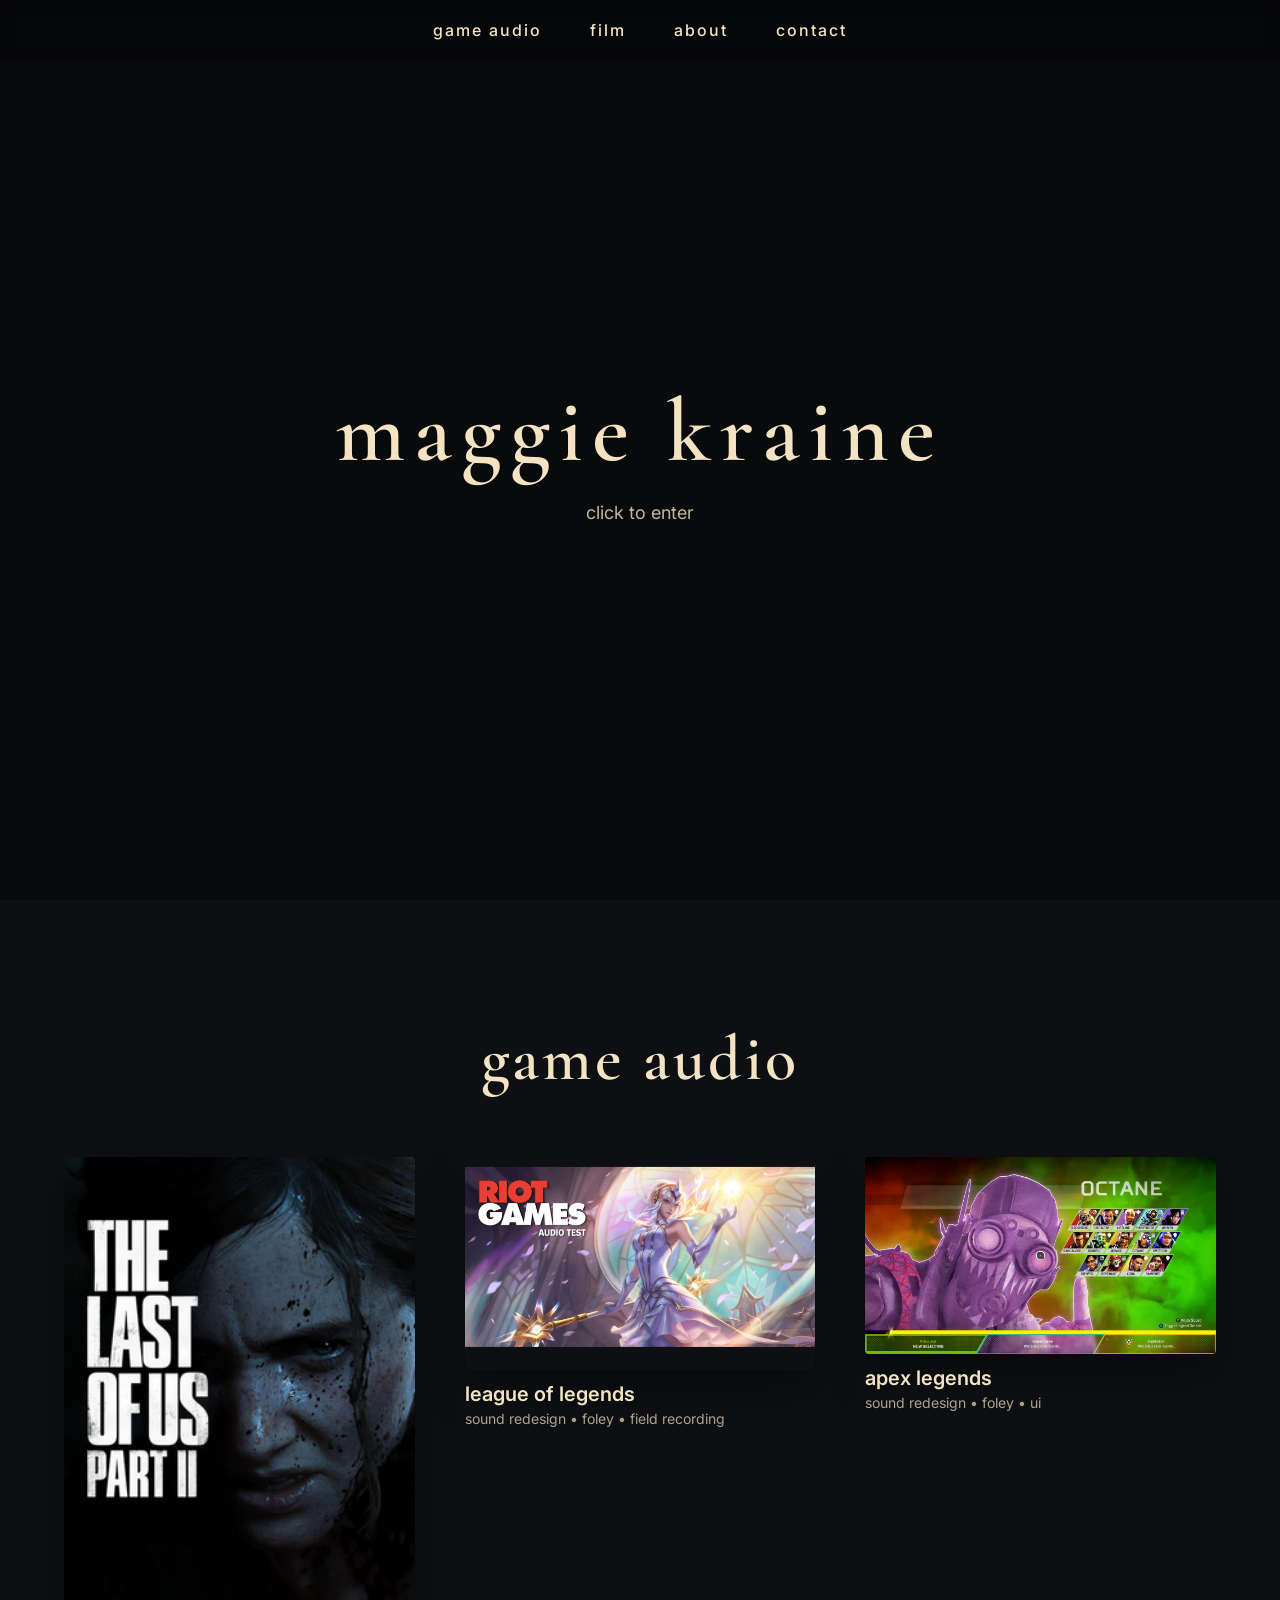
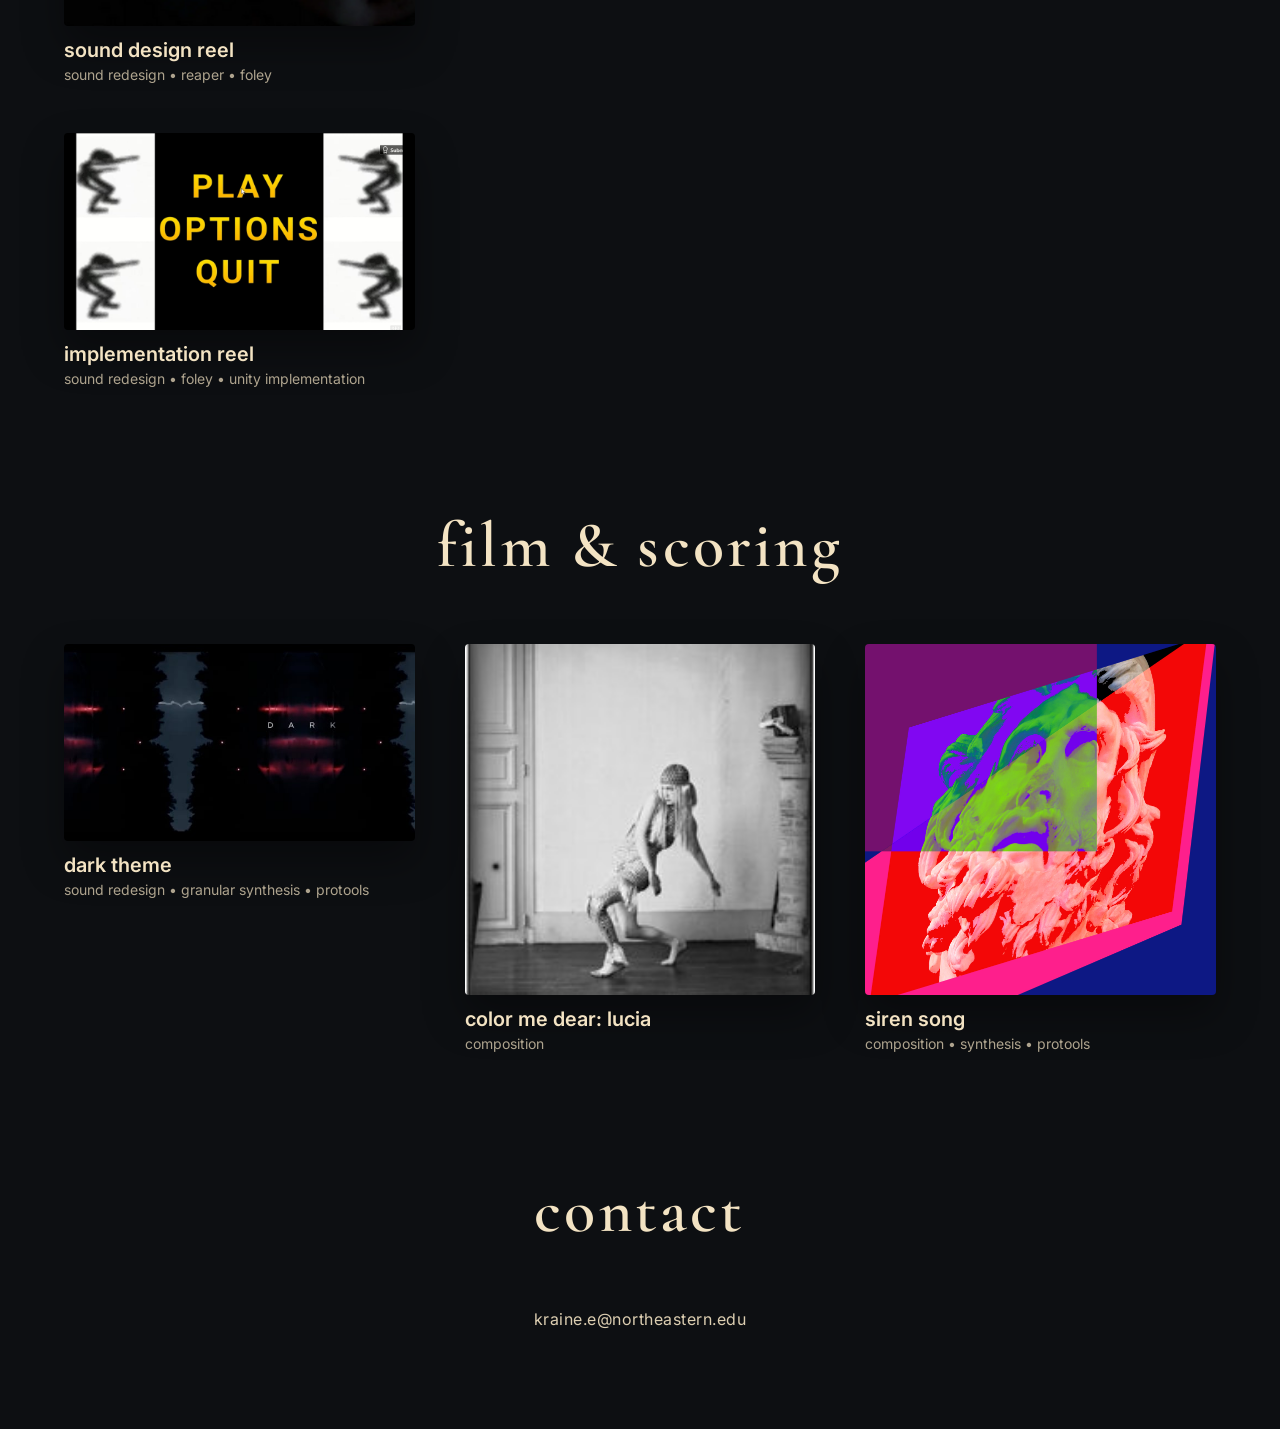
==== index.html @ 98001401 "Add files via upload" ====
<!DOCTYPE html>
<html lang="en">
<head>
<meta charset="UTF-8">
<meta name="viewport" content="width=device-width, initial-scale=1.0">
<title>Maggie kraine — Game Audio</title>

<link href="https://fonts.googleapis.com/css2?family=Cormorant+Garamond:wght@500;600&family=Inter:wght@400;500&display=swap" rel="stylesheet">
<link rel="stylesheet" href="style.css">
</head>

<body>

<nav>
  <a href="index.html#projects">Game Audio</a>
  <a href="index.html#film">Film</a>
  <a href="about.html">About</a>
  <a href="index.html#contact">Contact</a>
</nav>

<section id="hero">

  <video autoplay muted loop playsinline id="hero-video">
    <source src="assets/last_of_us_reel.mp4" type="video/mp4">
  </video>

  <div class="overlay"></div>

  <!-- Sound toggle (hidden initially) -->
  <button id="audio-toggle" class="audio-hidden">sound off</button>

  <div class="hero-text" id="enter-button">
    <h1>maggie kraine</h1>
    <p>click to enter</p>
  </div>

</section>

<section id="projects">
  <h2 class="section-title">game audio</h2>

  <div class="project-grid">
    <a class="project-card" href="projects/last_of_us.html">
      <img src="assets/last_of_us_thumbnail.jpg">
      <h3>sound design reel </h3>
      <p>Sound Redesign • Reaper • foley</p>
    </a>

    <a class="project-card" href="projects/lol.html">
      <img src="assets/lol_thumbnail.jpg">
      <h3>league of legends</h3>
      <p>Sound Redesign • foley • field recording</p>
    </a>

    <a class="project-card" href="projects/apex.html">
      <img src="assets/apex.jpg">
      <h3>apex legends</h3>
      <p>sound redesign • foley • UI </p>
    </a>

    <a class="project-card" href="projects/imp.html">
      <img src="assets/imp.jpg">
      <h3>implementation reel</h3>
      <p>sound redesign • foley • unity implementation</p>
    </a>
  </div>
</section>

<section id="film">
  <h2 class="section-title">film & scoring</h2>
  <div class="film-grid">
    <a class="film-card" href="projects/film-project-1.html">
      <img src="assets/dark.jpg">
      <h3>Dark Theme</h3>
      <p>Sound Redesign • Granular Synthesis • ProTools </p>
    </a>

    <a class="film-card" href="projects/film-project-2.html">
      <img src="assets/audio_1.jpg">
      <h3>Color Me Dear: Lucia </h3>
      <p>Composition</p>
    </a>

    <a class="film-card" href="projects/film-project-3.html">
      <img src="assets/sirensong.jpg">
      <h3>Siren Song</h3>
      <p>Composition • Synthesis • ProTools  </p>
    </a>
  </div>
</section>

<section id="contact">
  <h2 class="section-title">contact</h2>
  <p>kraine.e@northeastern.edu</p>
</section>

<script>
const video = document.getElementById("hero-video");
const enter = document.getElementById("enter-button");
const toggle = document.getElementById("audio-toggle");

let audioEnabled = false;

/* Click name to enter */
enter.addEventListener("click", () => {

  video.muted = false;
  video.volume = 0;
  audioEnabled = true;

  const fadeAudio = setInterval(() => {
    if (video.volume < 1) {
      video.volume += 0.05;
    } else {
      clearInterval(fadeAudio);
    }
  }, 100);

  enter.classList.add("fade-out");
});

/* Show sound control AFTER scrolling */
window.addEventListener("scroll", () => {
  if (window.scrollY > window.innerHeight * 0.25 && audioEnabled) {
    toggle.classList.remove("audio-hidden");
  }
});

/* Toggle sound */
toggle.addEventListener("click", () => {
  video.muted = !video.muted;
  toggle.textContent = video.muted ? "Sound On" : "Sound Off";
});
</script>

</body>
</html>
---- style.css ----
/* ---------- GLOBAL RESET ---------- */

* {
  box-sizing: border-box;
  margin: 0;
  padding: 0;
}

body {
  font-family: 'Inter', sans-serif;
  background: #0d0f12;
  color: #f3e3c3;
  overflow-x: hidden;
}

/* ---------- NAV ---------- */

nav {
  position: fixed;
  top: 0;
  width: 100%;
  display: flex;
  justify-content: center;
  gap: 3rem;
  padding: 20px 0;
  z-index: 10;
  background: rgba(0, 0, 0, 0.25);
  backdrop-filter: blur(6px);
}

nav a {
  text-decoration: none;
  color: #f3e3c3;
  font-weight: 500;
  letter-spacing: 2px;
  transition: opacity 0.3s ease;
}

nav a:hover {
  opacity: 0.8;
}

/* ---------- HERO ---------- */

#hero {
  position: relative;
  height: 100vh;
  width: 100%;
  overflow: hidden;
}

#hero-video {
  position: absolute;
  top: 50%;
  left: 50%;
  min-width: 100%;
  min-height: 100%;
  transform: translate(-50%, -50%);
  object-fit: cover;
  z-index: 1;
}

.overlay {
  position: absolute;
  inset: 0;
  background: rgba(12, 12, 14, 0.35);
  mix-blend-mode: multiply;
  z-index: 2;
}

.hero-text {
  position: absolute;
  inset: 0;
  z-index: 3;
  display: flex;
  flex-direction: column;
  justify-content: center;
  align-items: center;
  cursor: pointer;
  text-align: center;
}

.hero-text h1 {
  font-family: 'Cormorant Garamond', serif;
  font-weight: 600;
  font-size: clamp(48px, 7vw, 96px);
  letter-spacing: 0.1em;
  margin-bottom: 1rem;
}

.hero-text p {
  font-size: 18px;
  opacity: 0.8;
}

.fade-out {
  opacity: 0;
  transition: opacity 1s ease;
}

/* Audio toggle button */
#audio-toggle {
  position: fixed;
  bottom: 30px;
  right: 30px;
  padding: 12px 18px;
  background: rgba(243, 227, 195, 0.85);
  color: #0d0f12;
  border: none;
  cursor: pointer;
  font-weight: 600;
  border-radius: 6px;
  z-index: 10;
  transition: opacity 0.3s ease;
}

.audio-hidden {
  opacity: 0;
  pointer-events: none;
}

/* ---------- SECTIONS ---------- */

.section-title {
  font-family: 'Cormorant Garamond', serif;
  font-weight: 600;
  font-size: clamp(36px, 5vw, 64px);
  margin: 120px 0 60px 0;
  text-align: center;
  letter-spacing: 0.05em;
}

/* ---------- PROJECT GRIDS ---------- */

.project-grid,
.film-grid {
  display: grid;
  grid-template-columns: repeat(auto-fit, minmax(300px, 1fr));
  gap: 50px;
  width: 90%;
  margin: 0 auto 80px auto;
}

.project-card,
.film-card {
  text-decoration: none;
  color: inherit;
  transition: transform 0.35s ease;
}

.project-card:hover,
.film-card:hover {
  transform: translateY(-8px);
}

/* Card images */
.project-card img,
.film-card img {
  width: 100%;
  height: auto;
  display: block;
  border-radius: 4px;
  box-shadow: 0 20px 40px rgba(0,0,0,0.35);
}

/* Captions */
.project-card h3,
.film-card h3 {
  font-size: 20px;
  margin: 12px 0 4px 0;
  font-weight: 600;
}

.project-card p,
.film-card p {
  font-size: 14px;
  opacity: 0.7;
}

/* ---------- CONTACT ---------- */

#contact {
  text-align: center;
  margin-bottom: 100px;
}

#contact p {
  font-size: 16px;
  opacity: 0.9;
  letter-spacing: 0.03em;
}

/* ---------- PROJECT PAGE CINEMATIC STYLE ---------- */

/* Project page body & scrollable background */
.project-page-body {
  background-color: hsl(350, 70%, 12%);
  transition: background-color 0.3s linear;
  font-family: 'Inter', sans-serif;
  color: #F3E3C3;
  position: relative;
}

/* Video container with margin for nav */
.video-container {
  position: relative;
  width: 80%;
  max-width: 1100px;
  margin: 80px auto 0 auto;
  overflow: hidden;
  border-radius: 6px;
}

/* Video with slight tint */
.video-container video {
  width: 100%;
  height: auto;
  filter: brightness(0.85) saturate(1.05) sepia(0.05);
  display: block;
  box-shadow: 0 20px 40px rgba(0,0,0,0.5);
}

/* Overlay with title + play button */
.video-overlay {
  position: absolute;
  inset: 0;
  background: rgba(0,0,0,0.25);
  display: flex;
  flex-direction: column;
  justify-content: center;
  align-items: center;
  transition: opacity 0.5s ease;
  z-index: 2;
}

/* Title */
.video-title {
  font-family: 'Cormorant Garamond', serif;
  font-size: clamp(48px, 6vw, 84px);
  font-weight: 600;
  color: #FFC857;
  text-shadow: 0 2px 8px rgba(0,0,0,0.8);
  margin: 0;
}

/* Play button */
.play-button {
  font-size: 60px;
  color: #FFC857;
  cursor: pointer;
  margin-top: 20px;
  text-shadow: 0 2px 8px rgba(0,0,0,0.8);
  transition: transform 0.2s ease;
  z-index: 4;
}

.play-button:hover {
  transform: scale(1.2);
}

/* Subtitle BELOW video */
.video-subtitle {
  text-align: center;
  font-family: 'Playfair Display', serif;
  font-size: 22px;
  color: #FFC857;
  margin: 20px auto 60px auto;
  text-shadow: 0 2px 6px rgba(0,0,0,0.7);
  max-width: 80%;
}

/* Project text sections */
.project-text {
  max-width: 900px;
  margin: 60px auto 80px auto;
  position: relative;
  z-index: 3;
}

/* Project images with hover glow */
.project-text img {
  width: 100%;
  border-radius: 4px;
  transition: transform 0.3s ease, box-shadow 0.3s ease, filter 0.3s ease;
}

.project-text img:hover {
  transform: scale(1.02);
  box-shadow: 0 30px 60px rgba(255, 200, 87, 0.5); /* gold glow */
  filter: saturate(1.2) brightness(1.05); /* oversaturated & slightly brighter */
}

/* Subtle vignette around video */
.video-container::after {
  content: "";
  position: absolute;
  inset: 0;
  pointer-events: none;
  background: radial-gradient(ellipse at center, rgba(0,0,0,0) 70%, rgba(0,0,0,0.35) 100%);
  z-index: 3;
}

/* Subtle film grain overlay for whole page */
.project-page-body::after {
  content: "";
  position: absolute;
  inset: 0;
  background-image: url('../assets/film-grain.png');
  opacity: 0.05;
  mix-blend-mode: overlay;
  pointer-events: none;
  z-index: 1;
}
/* -----------------------------
   LOWERCASE + GRADIENT + GLOW
------------------------------*/

/* Make all text lowercase visually */
body, body * {
  text-transform: lowercase;
}

/* Animated gradient for titles/subtitles/project headings */
.video-title, .video-subtitle, .project-text h3 {
  background: linear-gradient(90deg, #ff5e5e, #ffc857, #5ef7ff, #ff5e5e);
  -webkit-background-clip: text;
  -webkit-text-fill-color: transparent;
  background-size: 300% 300%;
  animation: gradientShift 8s ease infinite;
}

/* Hover glow effect on paragraphs/images */
.project-text p:hover, .project-text img:hover ~ p {
  text-shadow: 0 0 8px #ffc857, 0 0 16px #ff5e5e;
}

/* Keyframes for animated gradient */
@keyframes gradientShift {
  0% { background-position: 0% 50%; }
  50% { background-position: 100% 50%; }
  100% { background-position: 0% 50%; }
}
/* -----------------------------
   ABOUT PAGE
------------------------------*/

.about-page {
  background: hsl(345, 25%, 10%);
  color: #f4f4f4;
}

.about-container {
  max-width: 700px;
  margin: 140px auto;
  padding: 0 24px;
  line-height: 1.7;
}

.about-container h1 {
  font-size: 2.2rem;
  margin-bottom: 30px;
  letter-spacing: 0.05em;
}

.about-container p {
  margin-bottom: 20px;
  color: #d0d0d0;
}

/* CV Button */

.cv-button {
  display: inline-block;
  margin-top: 40px;
  padding: 14px 28px;
  border: 1px solid #ffc857;
  color: #ffc857;
  text-decoration: none;
  letter-spacing: 0.08em;
  transition: all 0.3s ease;
}

.cv-button:hover {
  background: #ffc857;
  color: black;
  box-shadow: 0 0 18px rgba(255,200,87,0.4);
}
/* -----------------------------
   AUDIO PROJECT PAGE STYLE
------------------------------*/

.audio-project-page {
  background: hsl(340, 18%, 10%);
  color: #f2f2f2;
  transition: background-color 0.4s ease;
}

/* Title Area */

.audio-hero {
  margin-top: 140px;
  text-align: center;
  padding: 40px 20px 10px;
}

.audio-hero h1 {
  font-size: 2.2rem;
  letter-spacing: 0.04em;
}

.audio-subtitle {
  color: #b8b8b8;
  margin-top: 10px;
  font-size: 0.95rem;
}

/* Player Section */

.audio-player-section {
  display: flex;
  justify-content: center;
  margin: 60px 0;
}

.audio-player-wrapper {
  width: min(640px, 90%);
  padding: 28px;
  background: rgba(255,255,255,0.03);
  border: 1px solid rgba(255,255,255,0.08);
  backdrop-filter: blur(6px);
}

/* Native player styling */

audio {
  width: 100%;
  filter: contrast(1.05) saturate(1.05);
}

/* Description */

.project-description {
  max-width: 640px;
  margin: 0 auto 120px;
  padding: 0 24px;
  line-height: 1.7;
  color: #d0d0d0;
}
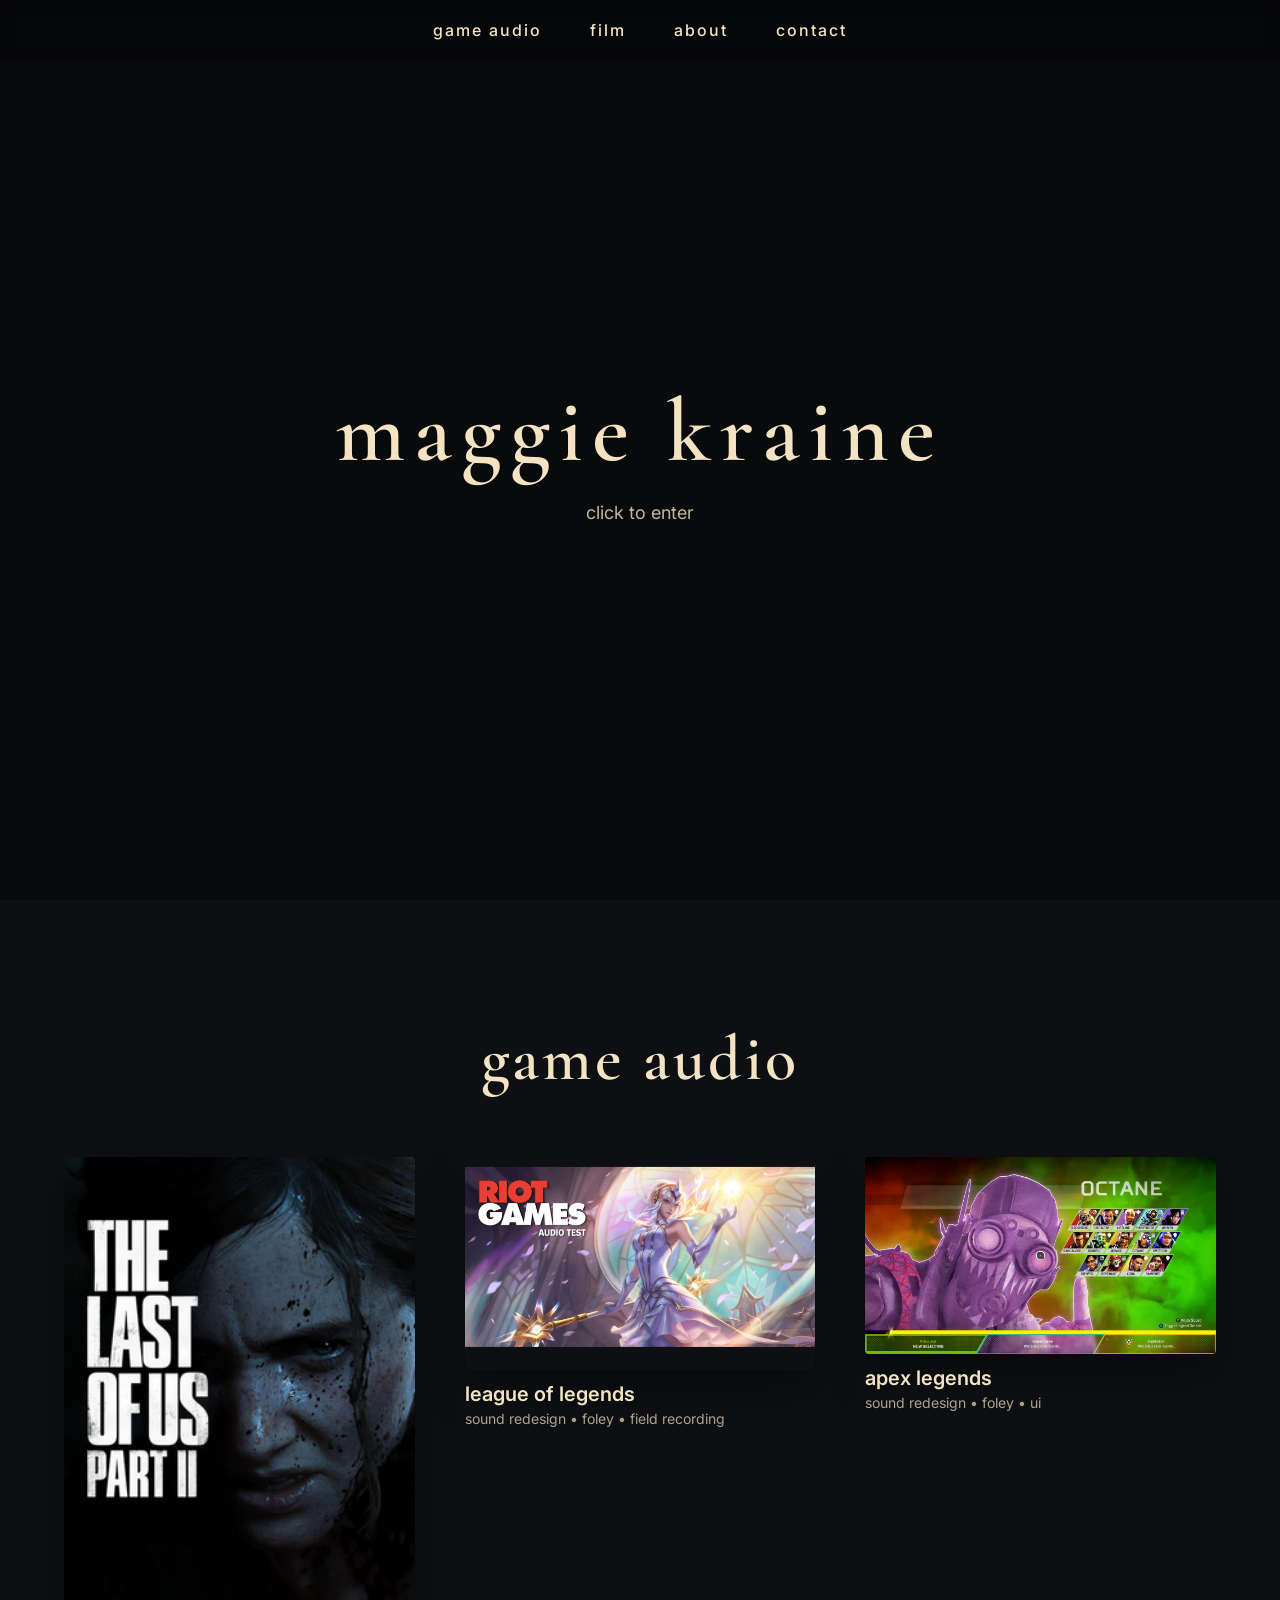
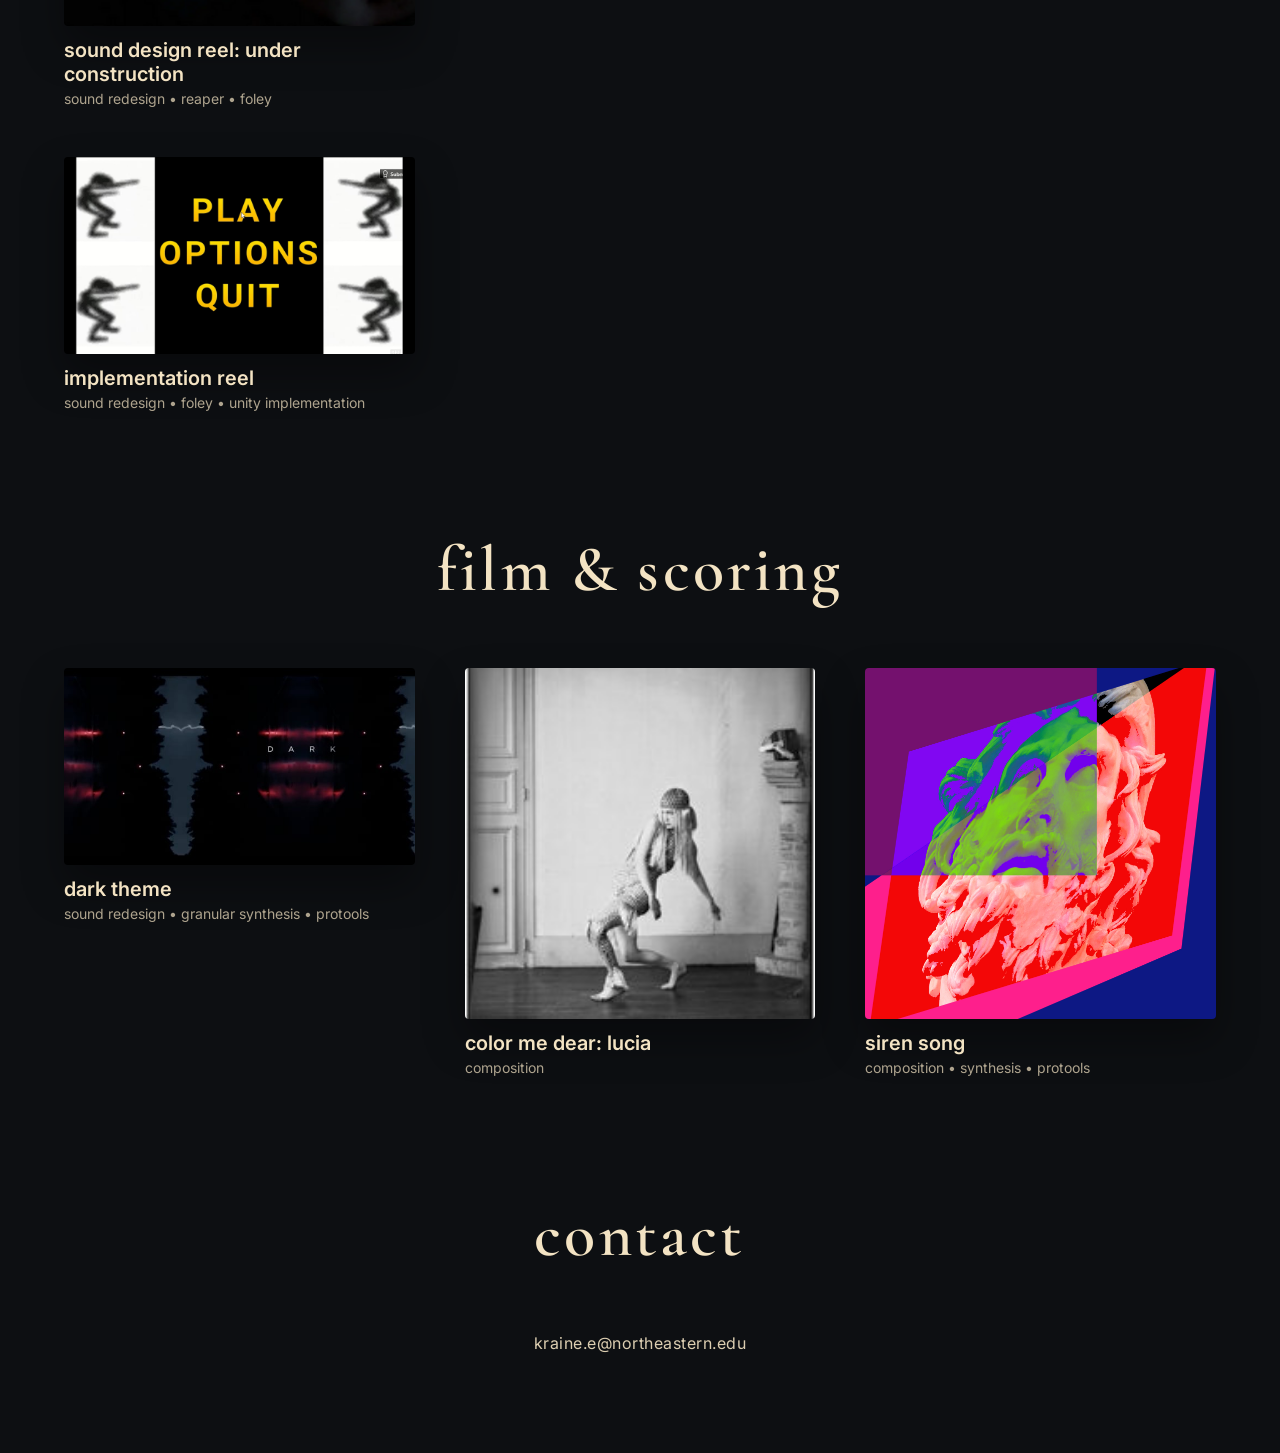
==== commit 80431611: "Update index.html" ====
--- a/index.html
+++ b/index.html
@@ -21,7 +21,7 @@
 <section id="hero">
 
   <video autoplay muted loop playsinline id="hero-video">
-    <source src="assets/last_of_us_reel.mp4" type="video/mp4">
+    <source src="assets/apex.mp4" type="video/mp4">
   </video>
 
   <div class="overlay"></div>
@@ -42,7 +42,7 @@
   <div class="project-grid">
     <a class="project-card" href="projects/last_of_us.html">
       <img src="assets/last_of_us_thumbnail.jpg">
-      <h3>sound design reel </h3>
+      <h3>sound design reel: under construction </h3>
       <p>Sound Redesign • Reaper • foley</p>
     </a>
 
@@ -134,4 +134,4 @@
 </script>
 
 </body>
-</html>+</html>
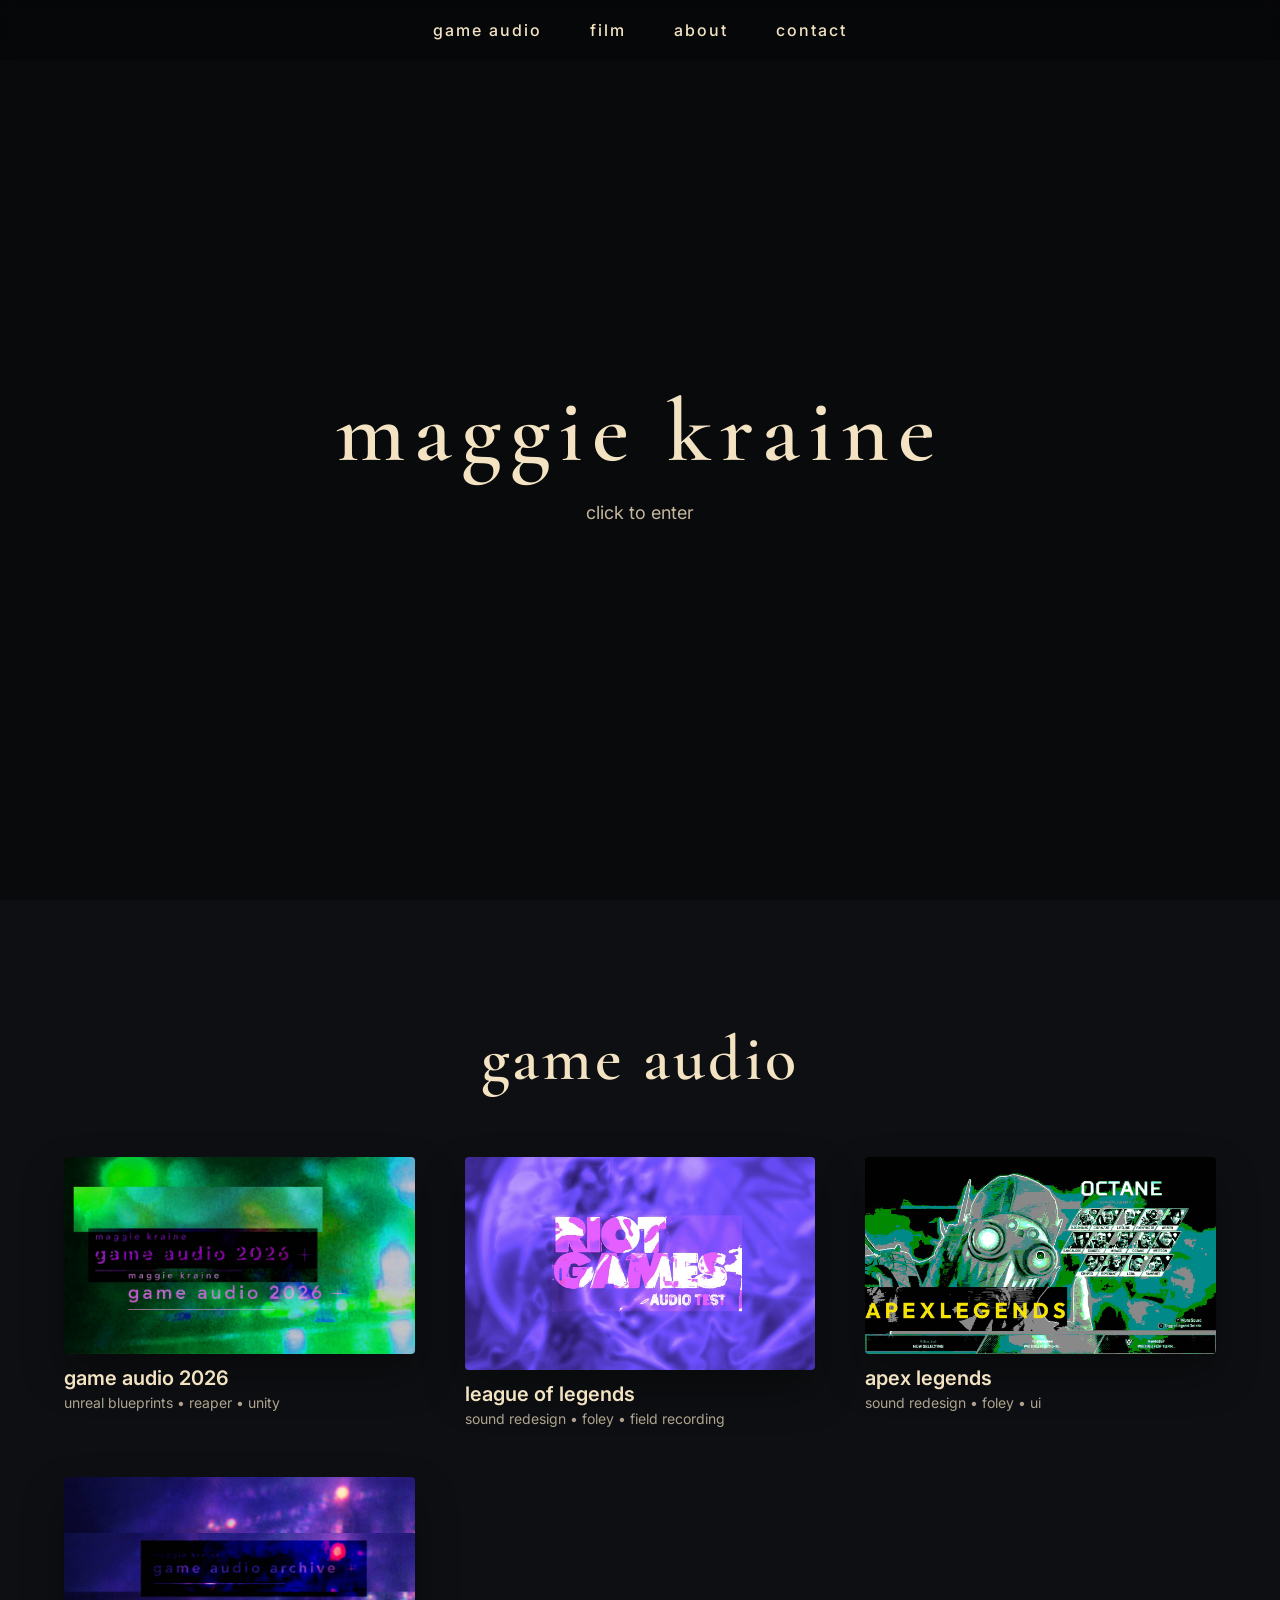
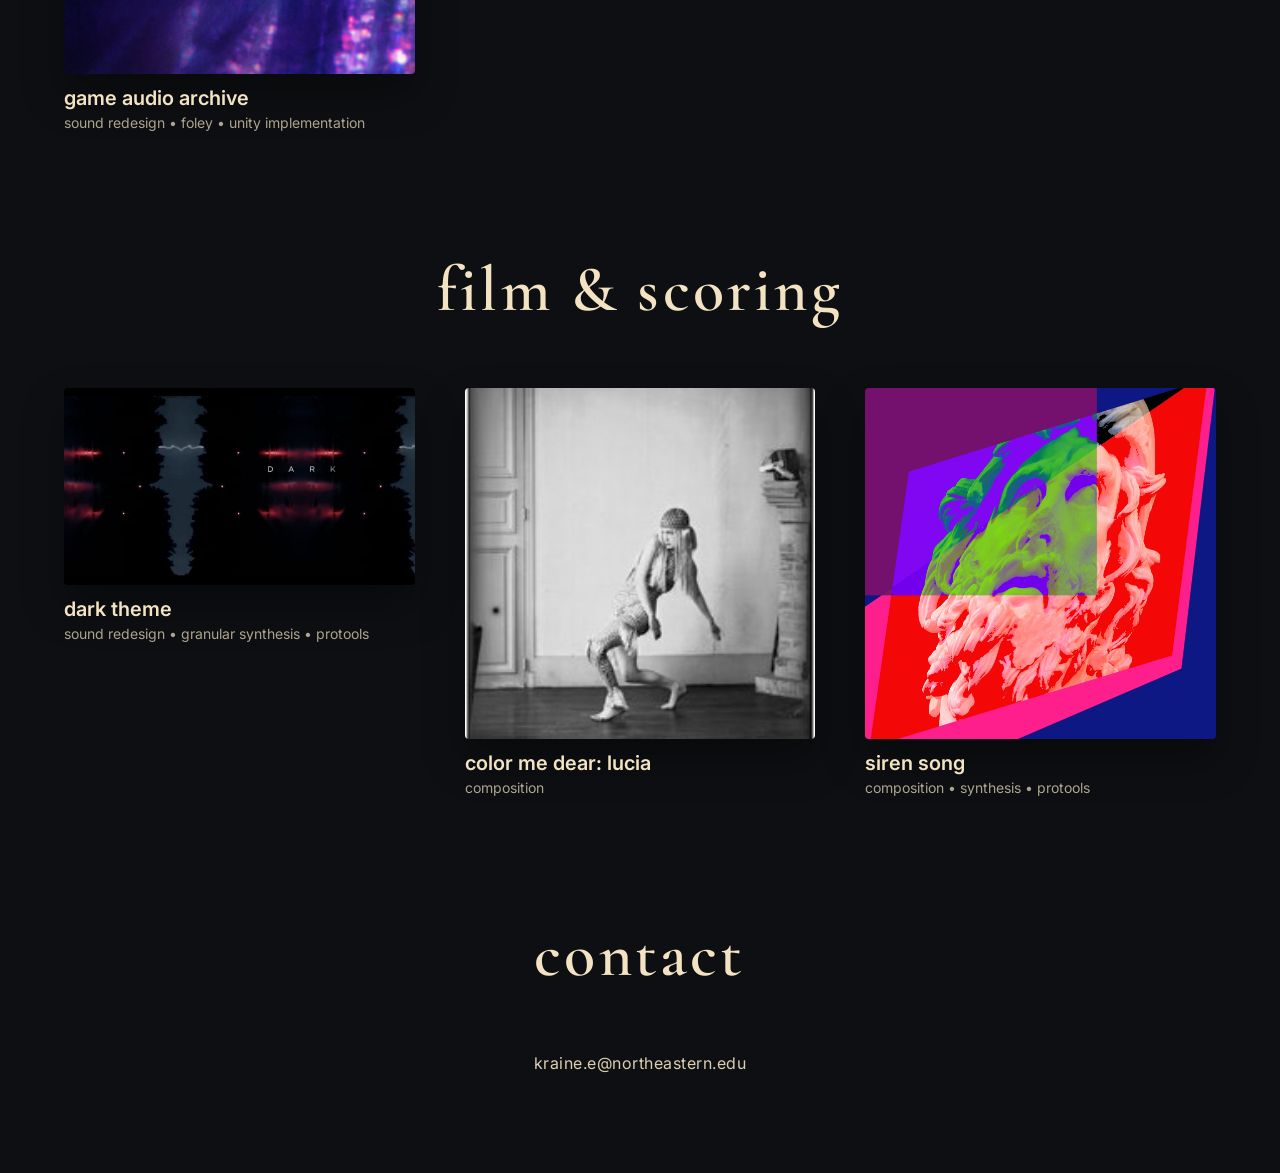
==== commit 1fa8547a: "Add files via upload" ====
--- a/index.html
+++ b/index.html
@@ -3,7 +3,7 @@
 <head>
 <meta charset="UTF-8">
 <meta name="viewport" content="width=device-width, initial-scale=1.0">
-<title>Maggie kraine — Game Audio</title>
+<title>Maggie Kraine — Game Audio</title>
 
 <link href="https://fonts.googleapis.com/css2?family=Cormorant+Garamond:wght@500;600&family=Inter:wght@400;500&display=swap" rel="stylesheet">
 <link rel="stylesheet" href="style.css">
@@ -38,13 +38,15 @@
 
 <section id="projects">
   <h2 class="section-title">game audio</h2>
+  <div class="project-grid">
+    
 
-  <div class="project-grid">
-    <a class="project-card" href="projects/last_of_us.html">
-      <img src="assets/last_of_us_thumbnail.jpg">
-      <h3>sound design reel: under construction </h3>
-      <p>Sound Redesign • Reaper • foley</p>
+    <a class="project-card" href="projects/ga26.html">
+      <img src="assets/ga26.jpg">
+      <h3>game audio 2026 </h3>
+      <p>Unreal Blueprints • Reaper • Unity </p>
     </a>
+    
 
     <a class="project-card" href="projects/lol.html">
       <img src="assets/lol_thumbnail.jpg">
@@ -59,8 +61,8 @@
     </a>
 
     <a class="project-card" href="projects/imp.html">
-      <img src="assets/imp.jpg">
-      <h3>implementation reel</h3>
+      <img src="assets/gaa.jpg">
+      <h3>game audio archive</h3>
       <p>sound redesign • foley • unity implementation</p>
     </a>
   </div>
@@ -92,6 +94,9 @@
 <section id="contact">
   <h2 class="section-title">contact</h2>
   <p>kraine.e@northeastern.edu</p>
+
+  
+
 </section>
 
 <script>
@@ -134,4 +139,4 @@
 </script>
 
 </body>
-</html>
+</html>
--- a/style.css
+++ b/style.css
@@ -1,4 +1,6 @@
-/* ---------- GLOBAL RESET ---------- */
+/* =========================================================
+   GLOBAL RESET
+   ========================================================= */
 
 * {
   box-sizing: border-box;
@@ -13,17 +15,34 @@
   overflow-x: hidden;
 }
 
-/* ---------- NAV ---------- */
+
+/* =========================================================
+   GLOBAL LOWERCASE STYLE
+   ========================================================= */
+
+body,
+body * {
+  text-transform: lowercase;
+}
+
+
+/* =========================================================
+   NAVIGATION
+   ========================================================= */
 
 nav {
   position: fixed;
   top: 0;
   width: 100%;
+
   display: flex;
   justify-content: center;
   gap: 3rem;
+
   padding: 20px 0;
+
   z-index: 10;
+
   background: rgba(0, 0, 0, 0.25);
   backdrop-filter: blur(6px);
 }
@@ -40,7 +59,10 @@
   opacity: 0.8;
 }
 
-/* ---------- HERO ---------- */
+
+/* =========================================================
+   HOMEPAGE HERO
+   ========================================================= */
 
 #hero {
   position: relative;
@@ -53,29 +75,37 @@
   position: absolute;
   top: 50%;
   left: 50%;
+
   min-width: 100%;
   min-height: 100%;
+
   transform: translate(-50%, -50%);
   object-fit: cover;
+
   z-index: 1;
 }
 
 .overlay {
   position: absolute;
   inset: 0;
+
   background: rgba(12, 12, 14, 0.35);
   mix-blend-mode: multiply;
+
   z-index: 2;
 }
 
 .hero-text {
   position: absolute;
   inset: 0;
+
   z-index: 3;
+
   display: flex;
   flex-direction: column;
   justify-content: center;
   align-items: center;
+
   cursor: pointer;
   text-align: center;
 }
@@ -83,7 +113,9 @@
 .hero-text h1 {
   font-family: 'Cormorant Garamond', serif;
   font-weight: 600;
+
   font-size: clamp(48px, 7vw, 96px);
+
   letter-spacing: 0.1em;
   margin-bottom: 1rem;
 }
@@ -98,19 +130,32 @@
   transition: opacity 1s ease;
 }
 
-/* Audio toggle button */
+
+/* =========================================================
+   AUDIO TOGGLE
+   ========================================================= */
+
 #audio-toggle {
   position: fixed;
+
   bottom: 30px;
   right: 30px;
+
   padding: 12px 18px;
+
   background: rgba(243, 227, 195, 0.85);
   color: #0d0f12;
+
   border: none;
+
   cursor: pointer;
+
   font-weight: 600;
+
   border-radius: 6px;
+
   z-index: 10;
+
   transition: opacity 0.3s ease;
 }
 
@@ -119,32 +164,50 @@
   pointer-events: none;
 }
 
-/* ---------- SECTIONS ---------- */
+
+/* =========================================================
+   SECTION TITLES
+   ========================================================= */
 
 .section-title {
   font-family: 'Cormorant Garamond', serif;
+
   font-weight: 600;
+
   font-size: clamp(36px, 5vw, 64px);
+
   margin: 120px 0 60px 0;
+
   text-align: center;
+
   letter-spacing: 0.05em;
 }
 
-/* ---------- PROJECT GRIDS ---------- */
+
+/* =========================================================
+   PROJECT GRIDS
+   ========================================================= */
 
 .project-grid,
 .film-grid {
   display: grid;
-  grid-template-columns: repeat(auto-fit, minmax(300px, 1fr));
+
+  grid-template-columns:
+    repeat(auto-fit, minmax(300px, 1fr));
+
   gap: 50px;
+
   width: 90%;
+
   margin: 0 auto 80px auto;
 }
 
 .project-card,
 .film-card {
   text-decoration: none;
+
   color: inherit;
+
   transition: transform 0.35s ease;
 }
 
@@ -153,31 +216,39 @@
   transform: translateY(-8px);
 }
 
-/* Card images */
 .project-card img,
 .film-card img {
   width: 100%;
   height: auto;
+
   display: block;
+
   border-radius: 4px;
-  box-shadow: 0 20px 40px rgba(0,0,0,0.35);
-}
-
-/* Captions */
+
+  box-shadow:
+    0 20px 40px rgba(0, 0, 0, 0.35);
+}
+
 .project-card h3,
 .film-card h3 {
   font-size: 20px;
+
   margin: 12px 0 4px 0;
+
   font-weight: 600;
 }
 
 .project-card p,
 .film-card p {
   font-size: 14px;
+
   opacity: 0.7;
 }
 
-/* ---------- CONTACT ---------- */
+
+/* =========================================================
+   CONTACT
+   ========================================================= */
 
 #contact {
   text-align: center;
@@ -186,263 +257,807 @@
 
 #contact p {
   font-size: 16px;
+
   opacity: 0.9;
+
   letter-spacing: 0.03em;
 }
 
-/* ---------- PROJECT PAGE CINEMATIC STYLE ---------- */
-
-/* Project page body & scrollable background */
+
+/* =========================================================
+   PROJECT PAGES
+   ========================================================= */
+
 .project-page-body {
   background-color: hsl(350, 70%, 12%);
+
   transition: background-color 0.3s linear;
+
   font-family: 'Inter', sans-serif;
+
   color: #F3E3C3;
+
   position: relative;
-}
-
-/* Video container with margin for nav */
+
+  overflow-x: hidden;
+}
+
+
+/* ---------------------------------------------------------
+   PROJECT PAGE NAV
+   --------------------------------------------------------- */
+
+.project-page-body nav {
+  position: fixed;
+
+  top: 0;
+
+  width: 100%;
+
+  display: flex;
+
+  justify-content: center;
+
+  gap: 3rem;
+
+  padding: 20px 0;
+
+  z-index: 10;
+
+  background: rgba(0, 0, 0, 0.25);
+
+  backdrop-filter: blur(6px);
+}
+
+.project-page-body nav a {
+  text-decoration: none;
+
+  color: #f3e3c3;
+
+  font-weight: 500;
+
+  letter-spacing: 2px;
+
+  transition: opacity 0.3s ease;
+}
+
+.project-page-body nav a:hover {
+  opacity: 0.8;
+}
+
+
+/* ---------------------------------------------------------
+   PROJECT VIDEO
+   --------------------------------------------------------- */
+
 .video-container {
   position: relative;
+
   width: 80%;
+
   max-width: 1100px;
-  margin: 80px auto 0 auto;
+
+  margin: 80px auto 0;
+
   overflow: hidden;
+
   border-radius: 6px;
 }
 
-/* Video with slight tint */
 .video-container video {
   width: 100%;
+
   height: auto;
-  filter: brightness(0.85) saturate(1.05) sepia(0.05);
+
   display: block;
-  box-shadow: 0 20px 40px rgba(0,0,0,0.5);
-}
-
-/* Overlay with title + play button */
+
+  filter:
+    brightness(0.85)
+    saturate(1.05)
+    sepia(0.05);
+
+  box-shadow:
+    0 20px 40px rgba(0, 0, 0, 0.5);
+}
+
+
+/* ---------------------------------------------------------
+   VIDEO VIGNETTE
+   --------------------------------------------------------- */
+
+.video-container::after {
+  content: "";
+
+  position: absolute;
+
+  inset: 0;
+
+  pointer-events: none;
+
+  background:
+    radial-gradient(
+      ellipse at center,
+      rgba(0, 0, 0, 0) 70%,
+      rgba(0, 0, 0, 0.35) 100%
+    );
+
+  z-index: 3;
+}
+
+
+/* ---------------------------------------------------------
+   VIDEO PLAY OVERLAY
+   --------------------------------------------------------- */
+
 .video-overlay {
   position: absolute;
+
   inset: 0;
-  background: rgba(0,0,0,0.25);
+
+  background: rgba(0, 0, 0, 0.25);
+
   display: flex;
+
   flex-direction: column;
+
   justify-content: center;
+
   align-items: center;
+
   transition: opacity 0.5s ease;
-  z-index: 2;
-}
-
-/* Title */
-.video-title {
-  font-family: 'Cormorant Garamond', serif;
-  font-size: clamp(48px, 6vw, 84px);
-  font-weight: 600;
-  color: #FFC857;
-  text-shadow: 0 2px 8px rgba(0,0,0,0.8);
-  margin: 0;
-}
-
-/* Play button */
+
+  z-index: 4;
+}
+
 .play-button {
   font-size: 60px;
+
   color: #FFC857;
+
   cursor: pointer;
+
   margin-top: 20px;
-  text-shadow: 0 2px 8px rgba(0,0,0,0.8);
-  transition: transform 0.2s ease;
-  z-index: 4;
+
+  text-shadow:
+    0 2px 8px rgba(0, 0, 0, 0.8);
+
+  transition:
+    transform 0.2s ease,
+    opacity 0.2s ease;
 }
 
 .play-button:hover {
   transform: scale(1.2);
-}
-
-/* Subtitle BELOW video */
+
+  opacity: 0.8;
+}
+
+
+/* ---------------------------------------------------------
+   PROJECT TITLE
+   --------------------------------------------------------- */
+
 .video-subtitle {
-  text-align: center;
+  width: 80%;
+
+  max-width: 1100px;
+
+  margin: 20px auto 60px;
+
+  text-align: left;
+
   font-family: 'Playfair Display', serif;
+
   font-size: 22px;
+
   color: #FFC857;
-  margin: 20px auto 60px auto;
-  text-shadow: 0 2px 6px rgba(0,0,0,0.7);
-  max-width: 80%;
-}
-
-/* Project text sections */
+
+  text-shadow:
+    0 2px 6px rgba(0, 0, 0, 0.7);
+}
+
+
+/* ---------------------------------------------------------
+   PROJECT TEXT
+   --------------------------------------------------------- */
+
 .project-text {
-  max-width: 900px;
-  margin: 60px auto 80px auto;
+  max-width: 760px;
+
+  margin: 60px auto 120px;
+
   position: relative;
+
   z-index: 3;
-}
-
-/* Project images with hover glow */
+
+  font-size: 17px;
+
+  line-height: 1.8;
+
+  color: #F3E3C3;
+}
+
+.project-text p {
+  margin-bottom: 32px;
+
+  color: #F3E3C3;
+
+  opacity: 1;
+
+  text-shadow: none;
+}
+
+.project-text em {
+  color: #FFC857;
+
+  font-style: italic;
+}
+
+
+/* ---------------------------------------------------------
+   PROJECT IMAGE LINKS
+   --------------------------------------------------------- */
+
+.project-text a {
+  color: inherit;
+
+  text-decoration: none;
+}
+
+
+/* ---------------------------------------------------------
+   PROJECT IMAGES
+   --------------------------------------------------------- */
+
 .project-text img {
   width: 100%;
+
+  height: auto;
+
+  display: block;
+
   border-radius: 4px;
-  transition: transform 0.3s ease, box-shadow 0.3s ease, filter 0.3s ease;
-}
-
-.project-text img:hover {
+
+  margin: 75px 0 16px;
+
+  box-shadow:
+    0 20px 40px rgba(0, 0, 0, 0.4);
+
+  transition:
+    transform 0.3s ease,
+    box-shadow 0.3s ease;
+}
+
+
+/* CLICKABLE BLUEPRINT IMAGES */
+
+.project-text a:has(img) {
+  display: block;
+
+  cursor: zoom-in;
+}
+
+.project-text a:has(img):hover img {
   transform: scale(1.02);
-  box-shadow: 0 30px 60px rgba(255, 200, 87, 0.5); /* gold glow */
-  filter: saturate(1.2) brightness(1.05); /* oversaturated & slightly brighter */
-}
-
-/* Subtle vignette around video */
-.video-container::after {
-  content: "";
-  position: absolute;
-  inset: 0;
-  pointer-events: none;
-  background: radial-gradient(ellipse at center, rgba(0,0,0,0) 70%, rgba(0,0,0,0.35) 100%);
-  z-index: 3;
-}
-
-/* Subtle film grain overlay for whole page */
+
+  box-shadow:
+    0 30px 60px rgba(0, 0, 0, 0.5);
+}
+
+
+/* NON-CLICKABLE IMAGES */
+
+.project-text > img:hover {
+  transform: scale(1.01);
+
+  box-shadow:
+    0 25px 50px rgba(0, 0, 0, 0.45);
+}
+
+
+/* ---------------------------------------------------------
+   IMAGE CAPTIONS
+   --------------------------------------------------------- */
+
+.project-text img + p {
+  margin: 0 0 65px;
+
+  font-size: 13px;
+
+  line-height: 1.55;
+
+  color: #c2bdb4;
+
+  letter-spacing: 0.02em;
+
+  text-shadow: none;
+}
+
+
+/* ---------------------------------------------------------
+   PROJECT PAGE GRAIN
+   --------------------------------------------------------- */
+
 .project-page-body::after {
   content: "";
-  position: absolute;
+
+  position: fixed;
+
   inset: 0;
-  background-image: url('../assets/film-grain.png');
+
+  background-image:
+    url('../assets/film-grain.png');
+
   opacity: 0.05;
+
   mix-blend-mode: overlay;
+
   pointer-events: none;
-  z-index: 1;
-}
-/* -----------------------------
-   LOWERCASE + GRADIENT + GLOW
-------------------------------*/
-
-/* Make all text lowercase visually */
-body, body * {
-  text-transform: lowercase;
-}
-
-/* Animated gradient for titles/subtitles/project headings */
-.video-title, .video-subtitle, .project-text h3 {
-  background: linear-gradient(90deg, #ff5e5e, #ffc857, #5ef7ff, #ff5e5e);
-  -webkit-background-clip: text;
-  -webkit-text-fill-color: transparent;
-  background-size: 300% 300%;
-  animation: gradientShift 8s ease infinite;
-}
-
-/* Hover glow effect on paragraphs/images */
-.project-text p:hover, .project-text img:hover ~ p {
-  text-shadow: 0 0 8px #ffc857, 0 0 16px #ff5e5e;
-}
-
-/* Keyframes for animated gradient */
-@keyframes gradientShift {
-  0% { background-position: 0% 50%; }
-  50% { background-position: 100% 50%; }
-  100% { background-position: 0% 50%; }
-}
-/* -----------------------------
+
+  z-index: 20;
+}
+
+
+/* =========================================================
    ABOUT PAGE
-------------------------------*/
+   ========================================================= */
 
 .about-page {
   background: hsl(345, 25%, 10%);
+
   color: #f4f4f4;
 }
 
 .about-container {
   max-width: 700px;
+
   margin: 140px auto;
+
   padding: 0 24px;
+
   line-height: 1.7;
 }
 
 .about-container h1 {
   font-size: 2.2rem;
+
   margin-bottom: 30px;
+
   letter-spacing: 0.05em;
 }
 
 .about-container p {
   margin-bottom: 20px;
+
   color: #d0d0d0;
 }
 
-/* CV Button */
+
+/* CV BUTTON */
 
 .cv-button {
   display: inline-block;
+
   margin-top: 40px;
+
   padding: 14px 28px;
+
   border: 1px solid #ffc857;
+
   color: #ffc857;
+
   text-decoration: none;
+
   letter-spacing: 0.08em;
+
   transition: all 0.3s ease;
 }
 
 .cv-button:hover {
   background: #ffc857;
+
   color: black;
-  box-shadow: 0 0 18px rgba(255,200,87,0.4);
-}
-/* -----------------------------
-   AUDIO PROJECT PAGE STYLE
-------------------------------*/
+
+  box-shadow:
+    0 0 18px rgba(255, 200, 87, 0.4);
+}
+
+
+/* =========================================================
+   AUDIO PROJECT PAGE
+   ========================================================= */
 
 .audio-project-page {
   background: hsl(340, 18%, 10%);
+
   color: #f2f2f2;
+
   transition: background-color 0.4s ease;
 }
-
-/* Title Area */
 
 .audio-hero {
   margin-top: 140px;
+
   text-align: center;
+
   padding: 40px 20px 10px;
 }
 
 .audio-hero h1 {
   font-size: 2.2rem;
+
   letter-spacing: 0.04em;
 }
 
 .audio-subtitle {
   color: #b8b8b8;
+
   margin-top: 10px;
+
   font-size: 0.95rem;
 }
-
-/* Player Section */
 
 .audio-player-section {
   display: flex;
+
   justify-content: center;
+
   margin: 60px 0;
 }
 
 .audio-player-wrapper {
   width: min(640px, 90%);
+
   padding: 28px;
-  background: rgba(255,255,255,0.03);
-  border: 1px solid rgba(255,255,255,0.08);
+
+  background: rgba(255, 255, 255, 0.03);
+
+  border: 1px solid rgba(255, 255, 255, 0.08);
+
   backdrop-filter: blur(6px);
 }
-
-/* Native player styling */
 
 audio {
   width: 100%;
-  filter: contrast(1.05) saturate(1.05);
-}
-
-/* Description */
+
+  filter:
+    contrast(1.05)
+    saturate(1.05);
+}
 
 .project-description {
   max-width: 640px;
+
   margin: 0 auto 120px;
+
   padding: 0 24px;
+
   line-height: 1.7;
+
   color: #d0d0d0;
+}
+
+
+/* =========================================================
+   MOBILE
+   ========================================================= */
+
+@media (max-width: 700px) {
+
+  /* -------------------------
+     NAVIGATION
+     ------------------------- */
+
+  nav,
+  .project-page-body nav {
+    gap: 1.1rem;
+
+    padding: 16px 10px;
+
+    white-space: nowrap;
+  }
+
+  nav a,
+  .project-page-body nav a {
+    font-size: 11px;
+
+    letter-spacing: 1px;
+  }
+
+
+  /* -------------------------
+     HOMEPAGE HERO
+     ------------------------- */
+
+  #hero {
+    height: 100svh;
+  }
+
+  .hero-text h1 {
+    font-size: clamp(40px, 12vw, 64px);
+  }
+
+  .hero-text p {
+    font-size: 15px;
+  }
+
+
+  /* -------------------------
+     PROJECT VIDEO
+     ------------------------- */
+
+  .video-container {
+    width: 94%;
+
+    max-width: none;
+
+    margin-top: 82px;
+
+    border-radius: 4px;
+  }
+
+  .video-container video {
+    width: 100%;
+
+    height: auto;
+
+    filter:
+      brightness(0.9)
+      saturate(1.05)
+      sepia(0.03);
+  }
+
+
+  /* -------------------------
+     PLAY BUTTON
+     ------------------------- */
+
+  .play-button {
+    font-size: 44px;
+
+    margin-top: 0;
+  }
+
+
+  /* -------------------------
+     PROJECT TITLE
+     ------------------------- */
+
+  .video-subtitle {
+    width: 88%;
+
+    max-width: none;
+
+    margin: 20px auto 42px;
+
+    font-size: 30px;
+
+    line-height: 1.1;
+
+    text-align: left;
+  }
+
+
+  /* -------------------------
+     PROJECT TEXT
+     ------------------------- */
+
+  .project-text {
+    width: 88%;
+
+    max-width: none;
+
+    margin: 0 auto 80px;
+
+    font-size: 16px;
+
+    line-height: 1.7;
+  }
+
+  .project-text p {
+    margin-bottom: 26px;
+  }
+
+
+  /* -------------------------
+     PROJECT IMAGES
+     ------------------------- */
+
+  .project-text img {
+    width: 100%;
+
+    margin: 48px 0 12px;
+
+    border-radius: 3px;
+
+    box-shadow:
+      0 14px 30px rgba(0, 0, 0, 0.4);
+  }
+
+
+  /* Make Blueprint images wider than body text */
+
+  .project-text > a {
+    width: 112%;
+
+    margin-left: -6%;
+
+    display: block;
+
+    cursor: zoom-in;
+  }
+
+  .project-text > a img {
+    width: 100%;
+
+    margin-top: 48px;
+  }
+
+
+  /* -------------------------
+     IMAGE CAPTIONS
+     ------------------------- */
+
+  .project-text img + p {
+    margin: 0 0 42px;
+
+    font-size: 12px;
+
+    line-height: 1.5;
+
+    color: #c2bdb4;
+  }
+
+
+  /* -------------------------
+     ABOUT PAGE
+     ------------------------- */
+
+  .about-container {
+    width: 88%;
+
+    margin: 110px auto;
+
+    padding: 0;
+
+    line-height: 1.7;
+  }
+
+  .about-container h1 {
+    font-size: 2rem;
+  }
+
+
+  /* -------------------------
+     AUDIO PROJECT PAGE
+     ------------------------- */
+
+  .audio-hero {
+    margin-top: 110px;
+
+    padding: 30px 20px 10px;
+  }
+
+  .audio-hero h1 {
+    font-size: 2rem;
+  }
+
+  .audio-player-section {
+    margin: 40px 0;
+  }
+
+  .audio-player-wrapper {
+    width: 90%;
+
+    padding: 20px;
+  }
+
+  .project-description {
+    width: 88%;
+
+    padding: 0;
+
+    margin-bottom: 80px;
+  }
+
+}
+
+
+/* =========================================================
+   SMALL PHONES
+   ========================================================= */
+
+@media (max-width: 400px) {
+
+  /* -------------------------
+     NAVIGATION
+     ------------------------- */
+
+  nav,
+  .project-page-body nav {
+    gap: 0.8rem;
+
+    padding-left: 7px;
+    padding-right: 7px;
+  }
+
+  nav a,
+  .project-page-body nav a {
+    font-size: 10px;
+
+    letter-spacing: 0.7px;
+  }
+
+
+  /* -------------------------
+     PROJECT PAGE
+     ------------------------- */
+
+  .video-container {
+    width: 95%;
+
+    margin-top: 78px;
+  }
+
+  .video-subtitle {
+    width: 90%;
+
+    font-size: 27px;
+
+    margin-bottom: 36px;
+  }
+
+  .project-text {
+    width: 90%;
+
+    font-size: 15.5px;
+
+    line-height: 1.7;
+  }
+
+  .project-text p {
+    margin-bottom: 23px;
+  }
+
+  .project-text img {
+    margin-top: 40px;
+  }
+
+  .project-text > a {
+    width: 112%;
+
+    margin-left: -6%;
+  }
+
+  .project-text > a img {
+    margin-top: 40px;
+  }
+
+  .project-text img + p {
+    font-size: 11.5px;
+
+    margin-bottom: 35px;
+  }
+
+  .play-button {
+    font-size: 38px;
+  }
+
+}
+
+
+/* =========================================================
+   REDUCED MOTION
+   ========================================================= */
+
+@media (prefers-reduced-motion: reduce) {
+
+  *,
+  *::before,
+  *::after {
+    animation: none !important;
+
+    transition: none !important;
+  }
+
 }
